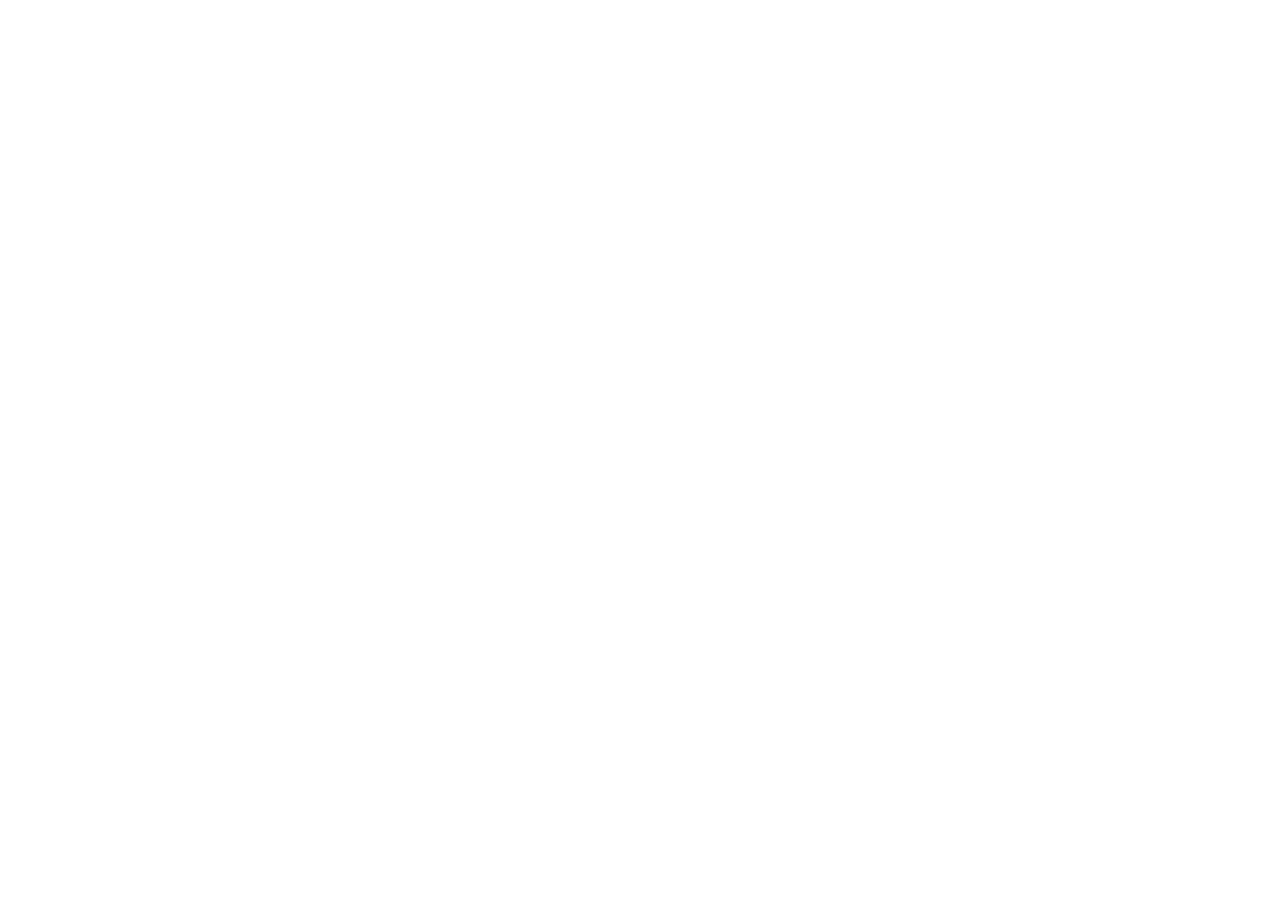
==== Landing_Page/index.html @ c84c5a46 "Initial commit" ====
<!DOCTYPE html>
<html lang="en">
<head>
    <meta charset="UTF-8">
    <meta name="viewport" content="width=device-width, initial-scale=1.0">
    <title>Spotify Clone</title>
    <link rel="stylesheet" href="style.css">
</head>
<body>
    
</body>
</html>
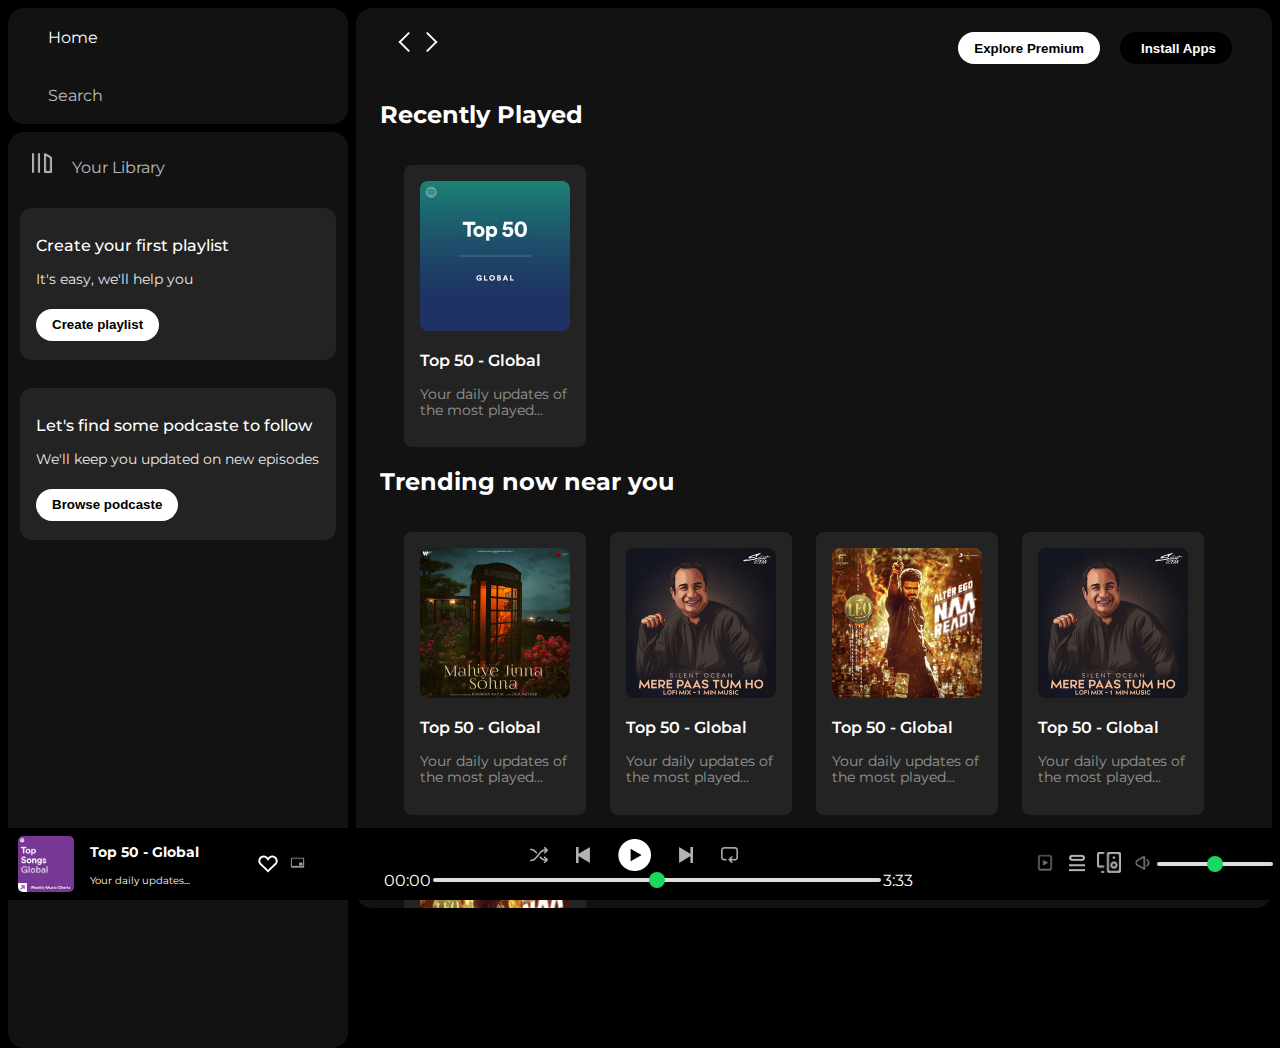
==== commit ed676f6e: "initial commit" ====
--- a/Landing_Page/index.html
+++ b/Landing_Page/index.html
@@ -3,10 +3,175 @@
 <head>
     <meta charset="UTF-8">
     <meta name="viewport" content="width=device-width, initial-scale=1.0">
-    <title>Spotify Clone</title>
-    <link rel="stylesheet" href="style.css">
+    <title>Spotify - Web Player: Music for everyone</title>
+    <link rel="icon" href="./Assets/logo.png"/>
+    <link rel="stylesheet" href="https://cdnjs.cloudflare.com/ajax/libs/font-awesome/6.4.0/css/all.min.css" integrity="sha512-iecdLmaskl7CVkqkXNQ/ZH/XLlvWZOJyj7Yy7tcenmpD1ypASozpmT/E0iPtmFIB46ZmdtAc9eNBvH0H/ZpiBw==" crossorigin="anonymous" referrerpolicy="no-referrer" />
+    <link rel="preconnect" href="https://fonts.googleapis.com">
+    <link rel="preconnect" href="https://fonts.gstatic.com" crossorigin>
+    <link href="https://fonts.googleapis.com/css2?family=Montserrat:wght@300;400;500;600;700&family=Poppins:ital@1&display=swap" rel="stylesheet">
+    <link rel="stylesheet" href="style.css"/>
 </head>
 <body>
-    
+    <div class="main">
+        <div class="sidebar">
+            <div class="nav">
+                <div class="nav-option" style="opacity: 1;">
+                    <i class="fa-solid fa-house"></i>
+                    <a href="#">Home</a>
+                </div>
+                <div class="nav-option">
+                    <i class="fa-solid fa-magnifying-glass"></i>
+                    <a href="#">Search</a>
+                </div>
+            </div>
+            <div class="library">
+                <div class="options">
+                    <div class="lib-option nav-option">
+                        <img src="./Assets/library_icon.png">
+                        <a href="#">Your Library</a>
+                    </div>
+                    <div class="icons">
+                        <i class="fa-solid fa-plus"></i>
+                        <i class="fa-solid fa-arrow-right"></i>
+                    </div>
+                </div>
+                <div class="lib-box">
+                    <div class="box">
+                        <p class="box-p1">Create your first playlist</p>
+                        <p class="box-p2">It's easy, we'll help you</p>
+                        <button class="badge">Create playlist</button>
+                    </div>
+                    <div class="box">
+                        <p class="box-p1">Let's find some podcaste to follow</p>
+                        <p class="box-p2">We'll keep you updated on new episodes</p>
+                        <button class="badge">Browse podcaste</button>
+                    </div>
+                </div>
+            </div>
+        </div>
+        <div class="main-content">
+            <div class="sticky-nav">
+                <div class="sticky-nav-icons">
+                    <img src="./Assets/backward_icon.png">
+                    <img src="./Assets/forward_icon.png" class="hide">
+                </div>
+                <div class="sticky-nav-options">
+                    <button class="badge nav-item hide">Explore Premium</button>
+                    <button class="badge nav-item dark-badge"><i class="fa-regular fa-circle-down" style="margin-right: 5px;"></i> Install Apps</button>
+                    <i class="fa-regular fa-user"></i>
+                </div> 
+            </div>
+        
+            <h2>Recently Played</h2>
+            <div class="cards-container">
+                <div class="card">
+                    <img src="./Assets/card1img.jpeg" class="card-img">
+                    <p class="card-title">Top 50 - Global</p>
+                    <p class="card-info">Your daily updates of the most played...</p>
+                </div>
+            </div>
+
+            <h2>Trending now near you</h2>
+            <div class="cards-container">
+                <div class="card">
+                    <img src="./Assets/card2img.jpeg" class="card-img">
+                    <p class="card-title">Top 50 - Global</p>
+                    <p class="card-info">Your daily updates of the most played...</p>
+                </div>
+                <div class="card">
+                    <img src="./Assets/card3img.jpeg" class="card-img">
+                    <p class="card-title">Top 50 - Global</p>
+                    <p class="card-info">Your daily updates of the most played...</p>
+                </div>
+                <div class="card">
+                    <img src="./Assets/card4img.jpeg" class="card-img">
+                    <p class="card-title">Top 50 - Global</p>
+                    <p class="card-info">Your daily updates of the most played...</p>
+                </div>
+                <div class="card">
+                    <img src="./Assets/card3img.jpeg" class="card-img">
+                    <p class="card-title">Top 50 - Global</p>
+                    <p class="card-info">Your daily updates of the most played...</p>
+                </div>
+                <div class="card">
+                    <img src="./Assets/card4img.jpeg" class="card-img">
+                    <p class="card-title">Top 50 - Global</p>
+                    <p class="card-info">Your daily updates of the most played...</p>
+                </div>
+            </div>
+
+            <h2>Featured Charts</h2>
+            <div class="cards-container">
+                <div class="card">
+                    <img src="./Assets/card5img.jpeg" class="card-img">
+                    <p class="card-title">Top 50 - Global</p>
+                    <p class="card-info">Your daily updates of the most played...</p>
+                </div>
+                <div class="card">
+                    <img src="./Assets/card6img.jpeg" class="card-img">
+                    <p class="card-title">Top 50 - Global</p>
+                    <p class="card-info">Your daily updates of the most played...</p>
+                </div>
+                <div class="card">
+                    <img src="./Assets/card1img.jpeg" class="card-img">
+                    <p class="card-title">Top 50 - Global</p>
+                    <p class="card-info">Your daily updates of the most played...</p>
+                </div>
+            </div>
+            <div class="footer">
+                <div class="line"></div>
+            </div>  
+        </div>
+
+        <div class="music-player">
+            <div class="album">
+                <div class="album-img">
+                    <img src="./Assets/card5img.jpeg" class="album-imgs">
+                </div>
+                <div class="album-info" style="width: 40%;">
+                    <p style="font-size: 0.85rem; font-weight: 700;">Top 50 - Global</p>
+                    <p style="font-size: 0.65rem;">Your daily updates...</p>
+                </div>
+                <div class="album-icons" style="width: 25%;">
+                    <img src="./Assets/album_icon1.png" class="album-icon">
+                    <img src="./Assets/album_icon2.png" class="album-icon">
+                </div>
+                
+            </div>
+            <div class="player">
+                <div class="player-controls">
+                    <img src="./Assets/player_icon1.png" class="player-control-icon">
+                    <img src="./Assets/player_icon2.png" class="player-control-icon">
+                    <img src="./Assets/player_icon3.png" class="player-control-icon" style="opacity: 1; height: 2rem;">
+                    <img src="./Assets/player_icon4.png" class="player-control-icon">
+                    <img src="./Assets/player_icon5.png" class="player-control-icon">
+                </div>
+                <div class="playback-bar">
+                    <span class="curr-time">00:00</span>
+                    <input type="range" min="0" max="100" class="progress-bar" step="1">
+                    <span class="tot-time">3:33</span>
+                </div>
+            </div>
+            <div class="controls">
+                <div class="control-icons">
+                    <button class="btn">
+                        <img src="./Assets/controls_icon1.png" class="control-icon">
+                    </button>
+                    <button class="btn">
+                        <img src="./Assets/controls_icon3.png" class="control-icon">
+                    </button>
+                    <button class="btn">
+                        <img src="./Assets/controls_icon4.png" class="control-icon">
+                    </button>
+                </div>
+                <div class="audio">
+                    <button class="btn">
+                        <img src="./Assets/controls_icon5.png" class="control-icon">
+                    </button>
+                    <input type="range" class="progress-bar" step="1">
+                </div>
+            </div>
+        </div>
+    </div>
 </body>
 </html>--- a/Landing_Page/style.css
+++ b/Landing_Page/style.css
@@ -0,0 +1,336 @@
+body {
+    font-family: 'Montserrat', sans-serif;
+    margin: 0;
+    background-color: #000;
+    color: #fff;
+    overflow: hidden;
+}
+
+.main {
+    display: flex;
+    height: 100vh;
+    padding: 0.5rem;
+}
+
+.sidebar {
+    background-color: #000;
+    width: 340px;
+    border-radius: 1rem; /*16px*/
+    margin-right: 0.5rem;
+}
+
+.main-content {
+    background-color: #121212;
+    flex: 1;
+    border-radius: 1rem;
+    overflow:auto;
+    padding: 0 1.5rem 0 1.5rem;
+}
+
+.music-player {
+    background-color: black;
+    position: fixed;
+    bottom: 0;
+    width: 100%;
+    height: 72px;
+}
+
+a {
+    text-decoration: none;
+    color: #fff;
+}
+
+.nav {
+    background-color: #121212;
+    border-radius: 1rem;
+    display: flex;
+    flex-direction: column;
+    justify-content: center;
+    height: 100px;
+    padding: 0.5rem 0.75rem;
+   
+}
+
+.nav-option {
+    line-height: 2.5rem;
+    opacity: 0.7;
+    padding: 0.5rem 0.75rem;
+}
+
+.nav-option:hover {
+    opacity: 1;
+}
+.nav-option i {
+    font-size: 1.25rem;
+}
+
+.nav-option a {
+    font-size: 1rem;
+    margin-left: 1rem;
+}
+
+.library {
+    background-color: #121212;
+    border-radius: 1rem;
+    height: 100%;
+    margin-top: 0.5rem;
+    padding: 0.5rem 0.75rem;
+}
+
+.options {
+    display: flex;
+    justify-content: space-between;
+    align-items: center;
+}
+
+.lib-option img {
+    height: 1.25rem;
+    width: 1.25rem;
+}
+
+.icons {
+    font-size: 1.25rem;
+    display: flex;
+}
+
+.icons i {
+    opacity: 0.7;
+    margin-right: 1rem;
+}
+
+.icons i:hover {
+    opacity: 1;
+}
+
+.box {
+    background-color: #232323;
+    height: 8rem;
+    border-radius: 0.75rem;
+    margin:0.75rem 0 1.75rem 0;
+    padding: 0.75rem 1rem;
+}
+
+.box-p1 {
+    font-size: 1rem;
+    font-weight: 500;
+}
+
+.box-p2 {
+    font-size: 0.85rem;
+    opacity: 0.9;
+}
+
+.badge {
+    background-color: white;
+    border: none;
+    border-radius: 100px;
+    padding: 0.25rem 1rem;
+    font-weight: 700;
+    margin-top: 0.5rem;
+    height: 2rem;
+}
+
+.sticky-nav {
+    position: sticky;
+    top: 0;
+    background-color: #121212;
+    display: flex;
+    justify-content: space-between;
+    align-items: center;
+    padding: 1rem 0;
+    z-index: 10;
+}
+
+.sticky-nav-icons {
+    margin-left: 0.75rem;
+    justify-content: center;
+    align-items: center;
+}
+
+.nav-item {
+    margin-right: 1rem;
+}
+
+.dark-badge {
+    background-color: #000;
+    color : #fff;
+}
+
+@media (max-width: 1000px) {
+    .hide {
+        display: none;
+    }
+}
+
+.card {
+    background-color: #232323;
+    width: 150px;
+    border-radius: 0.5rem;
+    padding: 1rem;
+    margin-left: 1.5rem;
+    margin-top: 1rem;
+}
+
+.cards-container {
+    display: flex;
+    flex-wrap: wrap;
+}
+
+.card-img {
+    width: 100%;
+    border-radius: 0.5rem;
+}
+
+.card-title {
+    font-weight: 600;
+}
+
+.card-info {
+    font-size: 0.85rem;
+    opacity: 0.5;
+}
+
+.footer {
+    height: 300px;
+    display: flex;
+    align-items: center;
+    justify-content: center;
+}
+
+.line {
+    width: 90%;
+    height: 50%;
+    border-top: 1px solid white;
+    opacity: 0.4;
+}
+
+.music-player {
+    display: flex;
+    justify-content: space-between;
+    align-items: center;
+}
+
+.album {
+    width: 25%;
+    display: flex;
+    /* background-color: orange; */
+    display: flex;
+    align-items: center;
+    justify-content: space-between;
+}
+
+.player {
+    width: 50%;
+    /* background-color: pink; */
+    
+}
+
+.controls {
+    width: 25%;
+    /* background-color: green; */
+    display: flex;
+    justify-content:right;
+    align-items: center;
+}
+
+.player-controls {
+    display: flex;
+    justify-content: center;
+    align-items: center;
+}
+.player-control-icon {
+    height: 1rem;
+    margin-right: 1.75rem;
+    opacity: 0.7;
+}
+
+.player-control-icon:hover {
+    opacity: 1;
+}
+
+.playback-bar {
+     display: flex;
+     justify-content: center;
+     align-items: center;
+}
+
+.progress-bar {
+    width: 70%;
+    appearance: none;
+    background-color: transparent;
+    cursor: pointer;
+}
+
+.progress-bar::-webkit-slider-runnable-track {
+    background-color: #ddd;
+    border-radius: 100px;
+    height: 0.2rem;
+}
+
+.progress-bar::-webkit-slider-thumb {
+    appearance: none;
+    height: 1rem;
+    width: 1rem;
+    background-color: #1bd760;
+    border-radius: 50%;
+    margin-top: -6px;
+}
+
+.album-img {
+   
+    height: 56px;
+    width: 56px;
+}
+
+.album-imgs {
+    width: 100%;
+    margin-left: 10px;
+    border-radius: 5px;
+}
+
+.album-icons {
+    display: flex;
+    width: 1rem;
+    height: 1.5rem;
+    margin-left: 0.25rem;
+}
+
+.album-icon {
+    margin-left: 0.5rem;
+}
+
+.album-info {
+    justify-content: center;
+    align-items: center;
+}
+
+.controls {
+    display: flex;
+    height: 32px;
+   
+}
+
+.control-icons {
+    display: flex;
+    
+}
+
+.control-icon {
+    width: 1.5rem;
+    background-color: #000;
+}
+
+.btn {
+   background-color: #000;
+   border: none;
+   width: 32px;
+   opacity: 0.7;
+}
+
+.btn:hover {
+    opacity: 1;
+}
+
+.audio {
+    display: flex;
+}